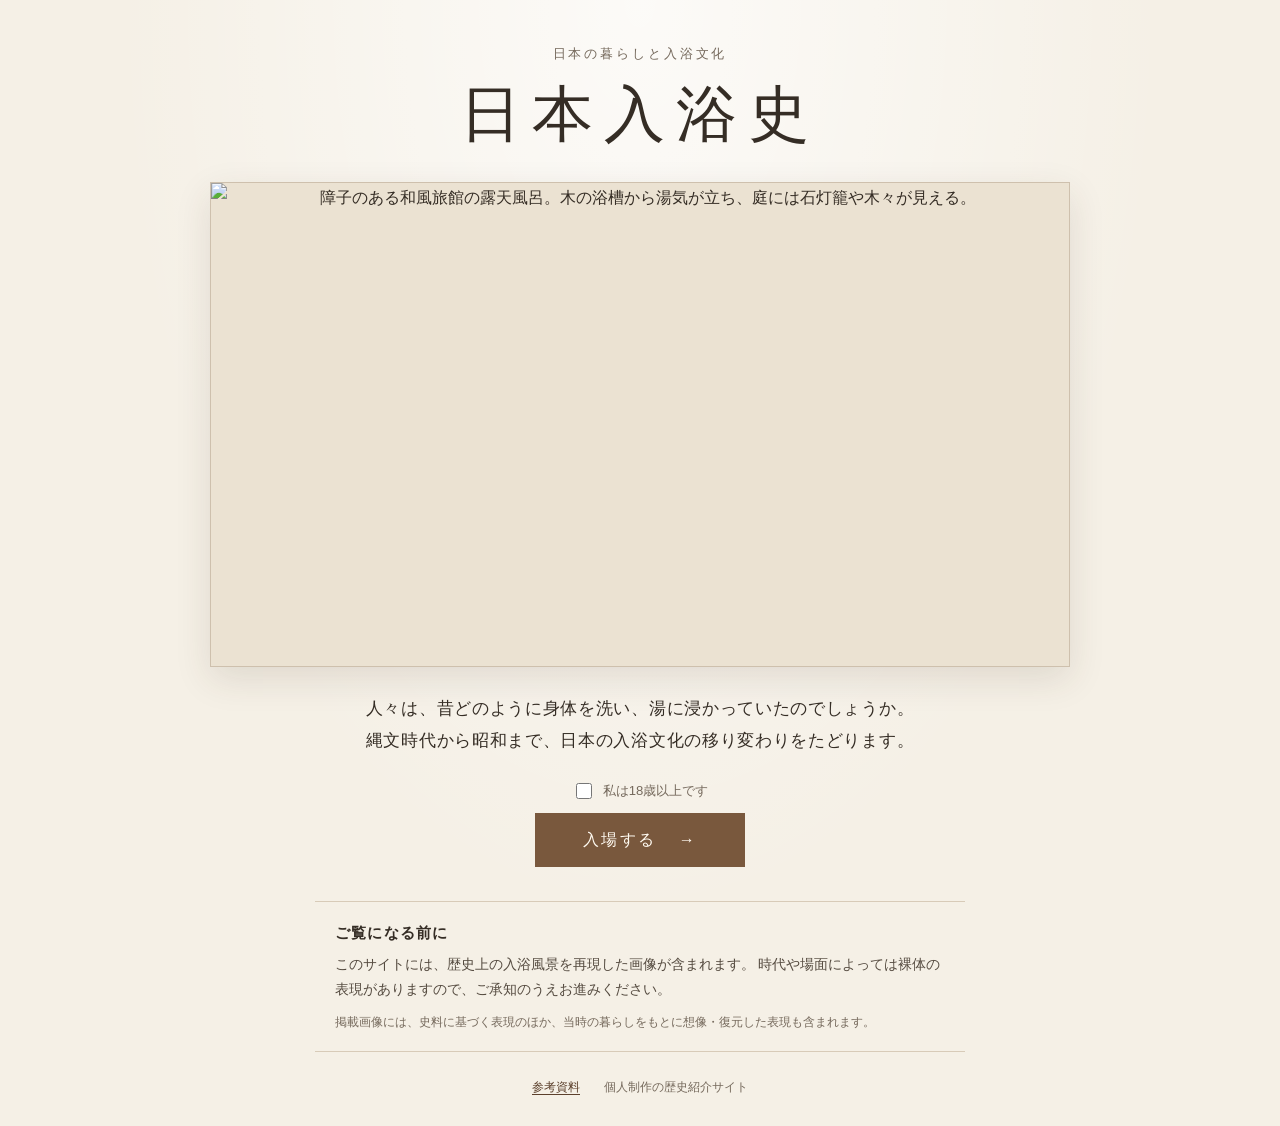
==== index.html @ 7112952d "Add files via upload" ====
<!doctype html>
<html lang="ja">
<head>
  <meta charset="utf-8">
  <meta name="viewport" content="width=device-width, initial-scale=1">
  <meta name="description" content="縄文時代から昭和まで、日本の入浴文化の移り変わりをたどる個人制作の歴史紹介サイトです。">
  <title>日本入浴史</title>
  <link rel="stylesheet" href="css/style.css">
</head>
<body>
  <main class="cover">
    <div class="cover__inner">
      <p class="eyebrow">日本の暮らしと入浴文化</p>
      <h1>日本入浴史</h1>

      <figure class="cover__visual">
        <img src="images/top_rotenburo.png" alt="障子のある和風旅館の露天風呂。木の浴槽から湯気が立ち、庭には石灯籠や木々が見える。">
      </figure>

      <p class="intro">
        人々は、昔どのように身体を洗い、湯に浸かっていたのでしょうか。<br>
        縄文時代から昭和まで、日本の入浴文化の移り変わりをたどります。
      </p>

      <form class="entry-form" action="eras.html" method="get">
        <label class="age-check">
          <input type="checkbox" name="age_confirm" value="adult" required>
          <span>私は18歳以上です</span>
        </label>
        <button class="enter-link" type="submit">入場する <span aria-hidden="true">→</span></button>
      </form>

      <section class="notice" aria-labelledby="notice-title">
        <h2 id="notice-title">ご覧になる前に</h2>
        <p>
          このサイトには、歴史上の入浴風景を再現した画像が含まれます。
          時代や場面によっては裸体の表現がありますので、ご承知のうえお進みください。
        </p>
        <p class="notice__small">
          掲載画像には、史料に基づく表現のほか、当時の暮らしをもとに想像・復元した表現も含まれます。
        </p>
      </section>

      <footer class="cover__footer">
        <a href="references.html">参考資料</a>
        <span>個人制作の歴史紹介サイト</span>
      </footer>
    </div>
  </main>
</body>
</html>
---- css/style.css ----
@charset "UTF-8";

:root {
  color-scheme: light;
  --paper: #f5f0e6;
  --paper-deep: #ebe2d2;
  --ink: #352d25;
  --muted: #75695c;
  --accent: #79583d;
  --accent-dark: #5c402c;
  --line: #d8cbb8;
}

* { box-sizing: border-box; }

html { min-height: 100%; }

body {
  margin: 0;
  background:
    radial-gradient(ellipse at 50% 0%, rgba(255,255,255,.72), transparent 58%),
    var(--paper);
  color: var(--ink);
  font-family: "Yu Mincho", "Hiragino Mincho ProN", "Noto Serif JP", serif;
  line-height: 1.85;
}

.cover {
  min-height: 100vh;
  padding: 42px 20px 28px;
}

.cover__inner {
  width: min(100%, 860px);
  margin: 0 auto;
  text-align: center;
}

.eyebrow {
  margin: 0 0 8px;
  color: var(--muted);
  font-size: .82rem;
  letter-spacing: .22em;
}

h1 {
  margin: 0 0 26px;
  font-size: clamp(2.2rem, 7vw, 3.8rem);
  font-weight: 500;
  letter-spacing: .18em;
  line-height: 1.35;
}

.cover__visual {
  margin: 0;
  overflow: hidden;
  border: 1px solid rgba(121, 88, 61, .25);
  box-shadow: 0 12px 34px rgba(64, 47, 31, .12);
  background: var(--paper-deep);
}

.cover__visual img {
  display: block;
  width: 100%;
  height: auto;
  aspect-ratio: 16 / 9;
  object-fit: cover;
}

.intro {
  margin: 26px auto 22px;
  max-width: 650px;
  font-size: clamp(.95rem, 2.6vw, 1.08rem);
  letter-spacing: .04em;
}

.entry-form {
  display: flex;
  flex-direction: column;
  align-items: center;
  gap: 10px;
}

.age-check {
  display: inline-flex;
  align-items: center;
  gap: 8px;
  color: var(--muted);
  font-family: sans-serif;
  font-size: .82rem;
}

.age-check input {
  width: 16px;
  height: 16px;
  accent-color: var(--accent);
}

.enter-link {
  display: inline-flex;
  align-items: center;
  justify-content: center;
  gap: 22px;
  min-width: 210px;
  padding: 11px 28px;
  border: 1px solid var(--accent);
  background: var(--accent);
  color: #fffaf1;
  text-decoration: none;
  letter-spacing: .16em;
  transition: background .2s ease, transform .2s ease;
  font: inherit;
  cursor: pointer;
}

.enter-link:hover,
.enter-link:focus-visible {
  background: var(--accent-dark);
  transform: translateY(-1px);
}

.notice {
  max-width: 650px;
  margin: 34px auto 0;
  padding: 17px 20px;
  border-top: 1px solid var(--line);
  border-bottom: 1px solid var(--line);
  text-align: left;
}

.notice h2 {
  margin: 0 0 5px;
  font-size: .95rem;
  font-weight: 600;
  letter-spacing: .08em;
}

.notice p {
  margin: 0;
  font-size: .86rem;
  color: #554b40;
}

.notice .notice__small {
  margin-top: 8px;
  color: var(--muted);
  font-size: .78rem;
}

.cover__footer {
  display: flex;
  justify-content: center;
  flex-wrap: wrap;
  gap: 8px 24px;
  margin-top: 24px;
  color: var(--muted);
  font-family: sans-serif;
  font-size: .75rem;
}

.cover__footer a {
  color: var(--accent-dark);
  text-decoration-thickness: 1px;
  text-underline-offset: 3px;
}

@media (max-width: 560px) {
  .cover { padding: 28px 14px 22px; }
  h1 { margin-bottom: 20px; }
  .intro br { display: none; }
  .notice { margin-top: 27px; padding: 14px 12px; }
}


/* Era selection page */
.page-shell {
  width: min(100% - 32px, 900px);
  margin: 0 auto;
  padding: 22px 0 30px;
}

.site-header {
  display: flex;
  align-items: center;
  justify-content: space-between;
  padding-bottom: 14px;
  border-bottom: 1px solid var(--line);
  font-family: sans-serif;
}

.site-title {
  color: var(--ink);
  text-decoration: none;
  font-family: "Yu Mincho", "Hiragino Mincho ProN", "Noto Serif JP", serif;
  font-size: 1.1rem;
  letter-spacing: .12em;
}

.header-link,
.page-footer a {
  color: var(--accent-dark);
  font-size: .82rem;
  text-underline-offset: 3px;
}

.page-heading {
  padding: 38px 0 24px;
  text-align: center;
}

.page-heading .eyebrow {
  margin-bottom: 5px;
  font-family: sans-serif;
  font-size: .7rem;
  letter-spacing: .18em;
}

.page-heading h1 {
  margin: 0 0 8px;
  font-size: clamp(1.8rem, 6vw, 2.5rem);
}

.page-heading p:last-child {
  margin: 0;
  color: var(--muted);
  font-size: .92rem;
}

.era-grid {
  display: grid;
  grid-template-columns: repeat(2, minmax(0, 1fr));
  gap: 12px;
}

.era-card {
  position: relative;
  display: flex;
  flex-direction: column;
  min-height: 112px;
  padding: 18px 42px 16px 18px;
  border: 1px solid var(--line);
  background: rgba(255, 252, 246, .72);
  color: var(--ink);
  text-decoration: none;
  transition: background .18s ease, border-color .18s ease, transform .18s ease;
}

.era-card:hover,
.era-card:focus-visible {
  background: #fffdf8;
  border-color: var(--accent);
  transform: translateY(-2px);
}

.era-card__name {
  font-size: 1.12rem;
  letter-spacing: .08em;
}

.era-card__desc {
  margin-top: 5px;
  color: var(--muted);
  font-size: .78rem;
  line-height: 1.5;
}

.era-card__arrow {
  position: absolute;
  top: 50%;
  right: 17px;
  color: var(--accent);
  transform: translateY(-50%);
  font-family: sans-serif;
}

.page-footer {
  display: flex;
  justify-content: space-between;
  gap: 12px;
  margin-top: 34px;
  padding-top: 15px;
  border-top: 1px solid var(--line);
  color: var(--muted);
  font-family: sans-serif;
  font-size: .75rem;
}

@media (max-width: 520px) {
  .page-shell { width: min(100% - 24px, 900px); }
  .page-heading { padding: 30px 0 20px; }
  .era-grid { gap: 9px; }
  .era-card { min-height: 105px; padding: 15px 30px 13px 13px; }
  .era-card__name { font-size: 1rem; }
  .era-card__desc { font-size: .72rem; }
  .era-card__arrow { right: 10px; }
}


/* Works and reference pages */
.header-nav { display: flex; gap: 16px; flex-wrap: wrap; }
.status-message {
  margin: 0 0 18px;
  color: var(--muted);
  text-align: center;
  font-family: sans-serif;
  font-size: .82rem;
}
.works-list { display: grid; gap: 22px; }
.work-card {
  overflow: hidden;
  border: 1px solid var(--line);
  background: rgba(255, 252, 246, .78);
}
.work-card__image-button {
  position: relative;
  display: block;
  width: 100%;
  padding: 0;
  border: 0;
  background: var(--paper-deep);
  cursor: zoom-in;
}
.work-card__image {
  display: block;
  width: 100%;
  height: auto;
  max-height: 620px;
  object-fit: contain;
}
.image-hint {
  position: absolute;
  right: 10px;
  bottom: 10px;
  padding: 4px 9px;
  background: rgba(35, 29, 23, .72);
  color: white;
  font-family: sans-serif;
  font-size: .72rem;
}
.work-card__body { padding: 18px 20px 20px; }
.work-card__year {
  margin: 0 0 3px;
  color: var(--muted);
  font-family: sans-serif;
  font-size: .78rem;
}
.work-card__body h2 {
  margin: 0 0 12px;
  font-size: 1.35rem;
  font-weight: 500;
  letter-spacing: .06em;
}
.work-card__body p {
  margin: 0 0 10px;
  font-size: .91rem;
  line-height: 1.9;
}
.work-card__body .work-card__detail {
  margin-top: 12px;
  padding-top: 12px;
  border-top: 1px solid var(--line);
  color: var(--muted);
  font-size: .84rem;
}
.lightbox {
  width: min(96vw, 1100px);
  max-width: none;
  max-height: 94vh;
  padding: 12px;
  border: 1px solid var(--line);
  background: #f8f3e9;
  color: var(--ink);
}
.lightbox::backdrop { background: rgba(20, 17, 14, .86); }
.lightbox__close-row { display: flex; justify-content: flex-end; }
.lightbox__close {
  padding: 7px 12px;
  border: 1px solid var(--line);
  background: transparent;
  color: var(--ink);
  cursor: pointer;
}
.lightbox img {
  display: block;
  max-width: 100%;
  max-height: 76vh;
  margin: 0 auto;
  object-fit: contain;
}
.lightbox__caption {
  padding: 10px 4px 2px;
  text-align: center;
  color: var(--muted);
  font-size: .85rem;
}
.reference-intro, .reference-section, .reference-note {
  max-width: 760px;
  margin: 0 auto 24px;
}
.reference-intro p, .reference-section p, .reference-note p {
  font-size: .9rem;
  line-height: 1.9;
}
.reference-section h2, .reference-note h2 {
  margin: 0 0 12px;
  padding-bottom: 8px;
  border-bottom: 1px solid var(--line);
  font-size: 1.15rem;
  font-weight: 500;
  letter-spacing: .06em;
}
.reference-list { margin: 0; padding-left: 1.35rem; }
.reference-list li { margin: 0 0 18px; padding-left: 3px; }
.reference-list strong { font-weight: 600; }
.reference-list p { margin: 4px 0; color: var(--muted); }
.reference-list a {
  color: var(--accent-dark);
  font-size: .83rem;
  text-underline-offset: 3px;
}
.reference-note {
  padding: 18px 20px;
  border: 1px solid var(--line);
  background: rgba(235, 226, 210, .45);
}
.reference-note p:last-child { margin-bottom: 0; }
@media (max-width: 560px) {
  .work-card__body { padding: 14px 14px 16px; }
  .work-card__body h2 { font-size: 1.18rem; }
  .work-card__body p { font-size: .86rem; }
  .reference-intro p, .reference-section p, .reference-note p { font-size: .85rem; }
  .reference-note { padding: 15px; }
}
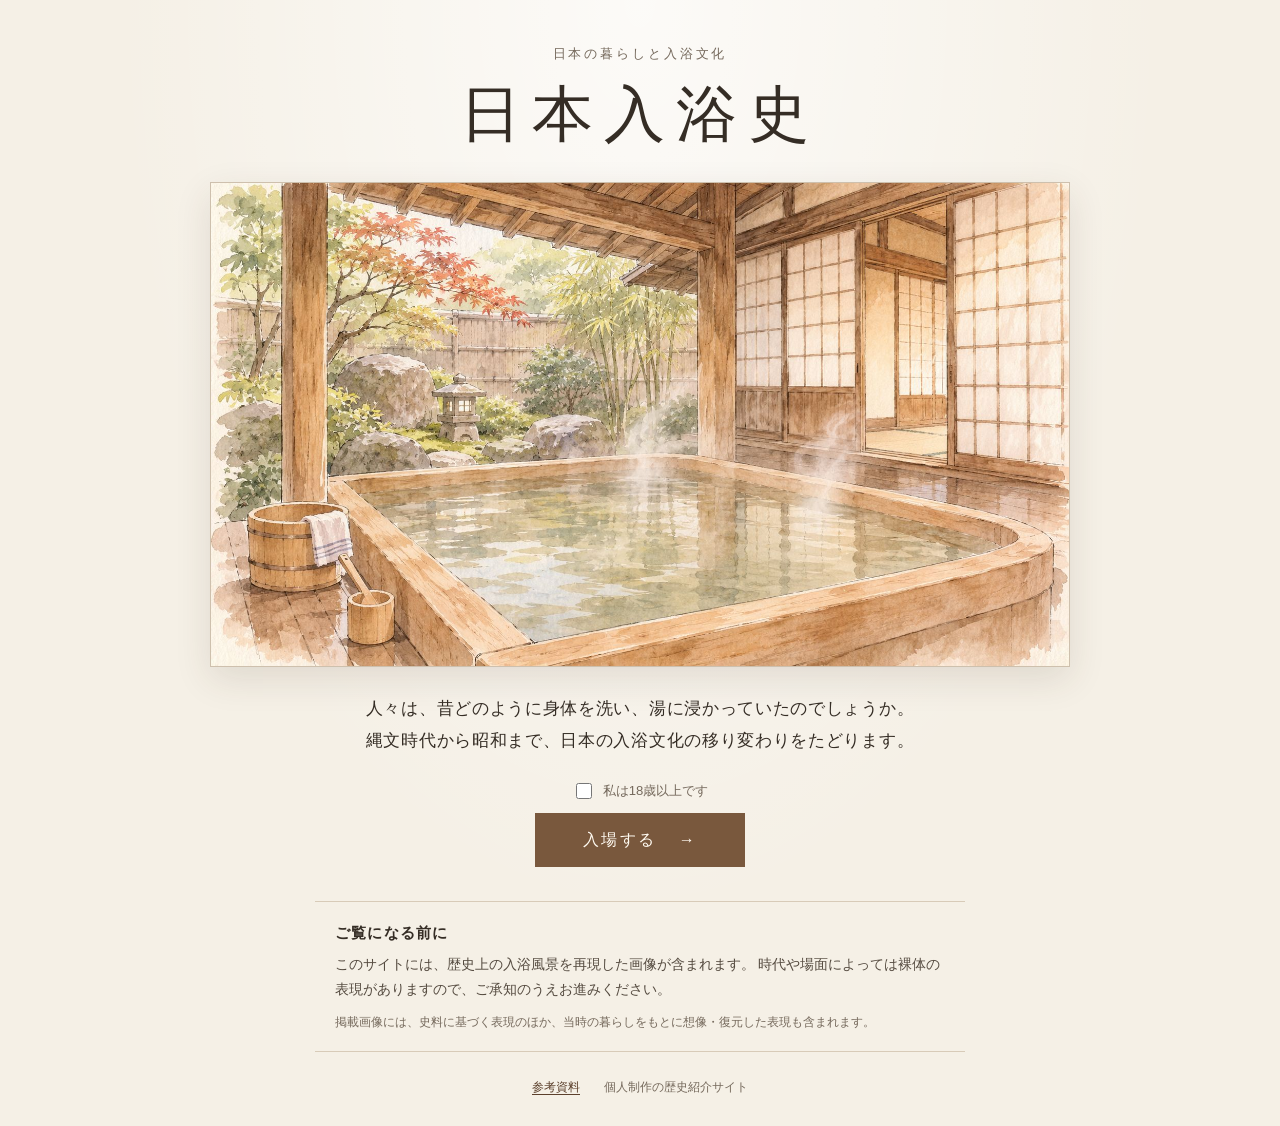
==== commit d64e2560: "Add files via upload" ====
--- a/index.html
+++ b/index.html
@@ -14,7 +14,7 @@
       <h1>日本入浴史</h1>
 
       <figure class="cover__visual">
-        <img src="images/top_rotenburo.png" alt="障子のある和風旅館の露天風呂。木の浴槽から湯気が立ち、庭には石灯籠や木々が見える。">
+        <img src="images/top_rotenburo.jpg" alt="障子のある和風旅館の露天風呂。木の浴槽から湯気が立ち、庭には石灯籠や木々が見える。">
       </figure>
 
       <p class="intro">
